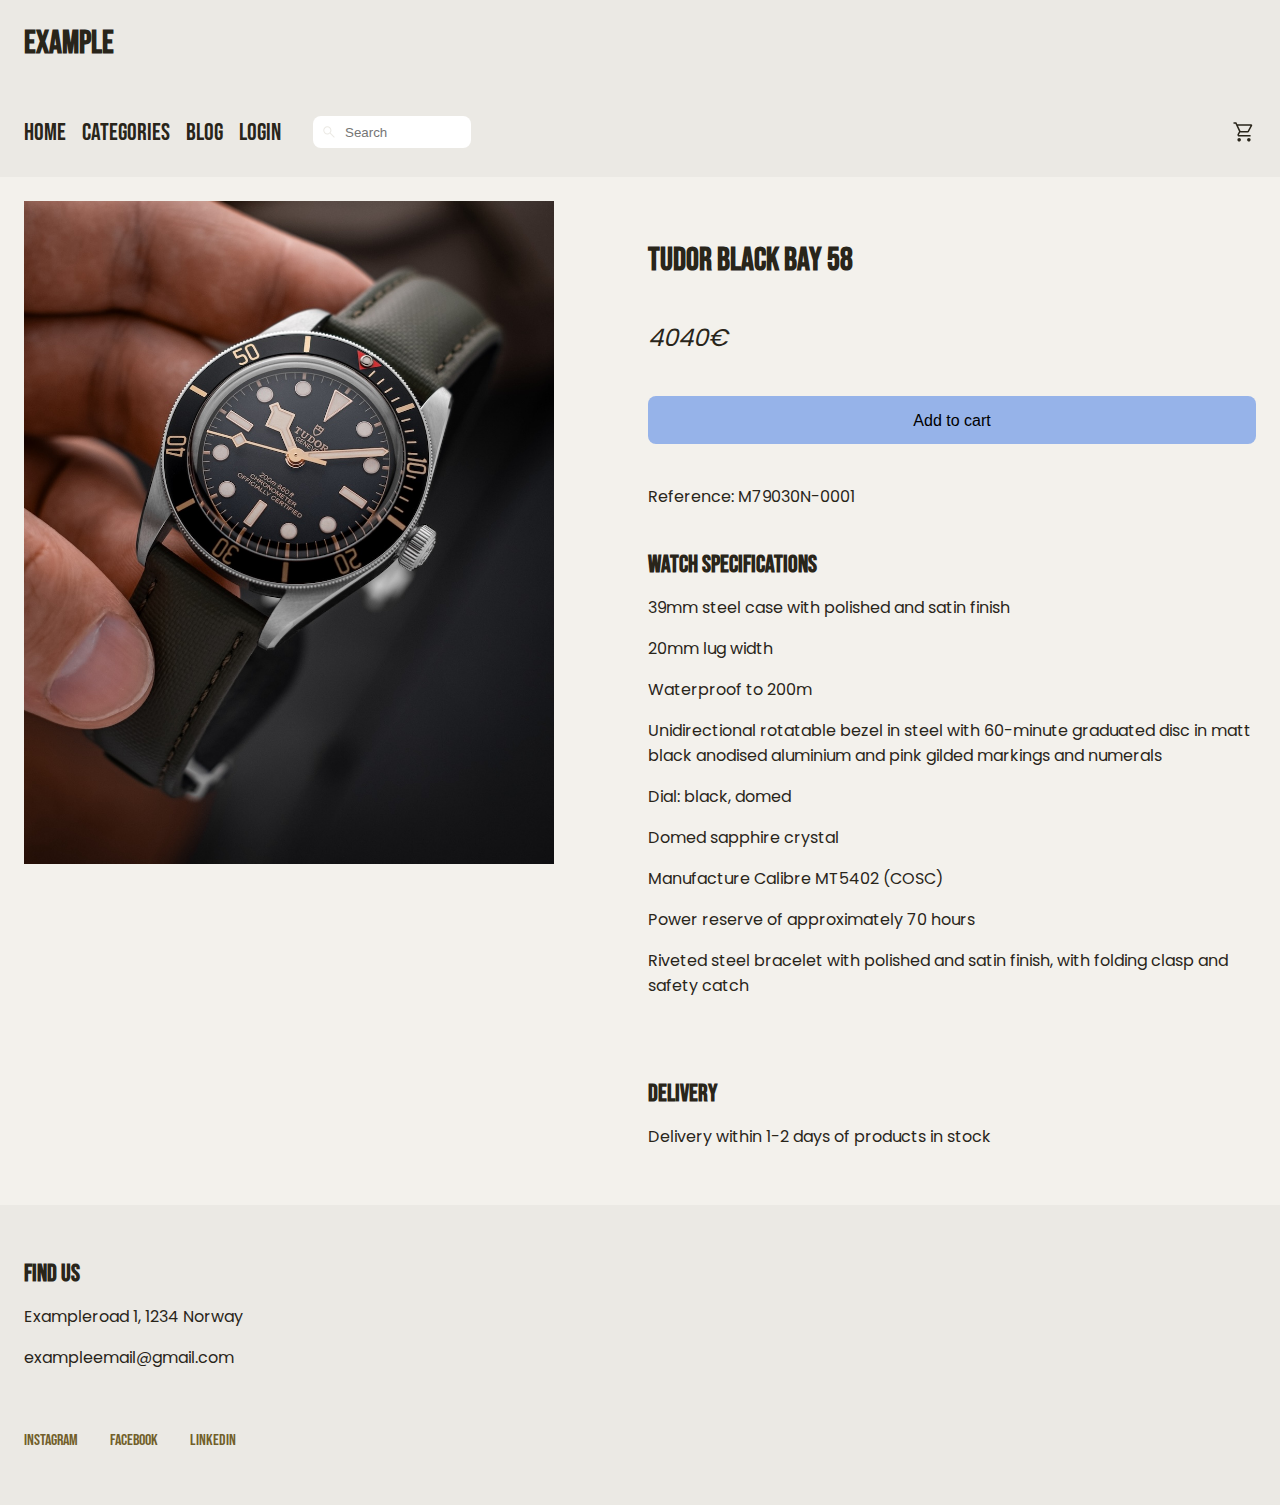
==== src/index.html @ 1e6c69a0 "add assignment to github" ====
<!DOCTYPE html>
<html lang="en">
<head>
    <meta charset="UTF-8">
    <meta name="viewport" content="width=device-width, initial-scale=1.0">
    <link rel="stylesheet" href="./css/reset.css"/>
    <link rel="stylesheet" href="./css/variables.css"/>
    <link rel="stylesheet" href="./css/style.css"/>
    <link rel="stylesheet" href="./css/navbar.css"/>
    <link rel="stylesheet" href="./css/index.css"/>
    <title>Document</title>
</head>
<body>
    <header>
        <h1><a href="./index.html">Example</a></h1>
    </header>
    <main>
        <nav class="navbar">
            <input type="checkbox" id="sidebar-active">
            <label 
                for="sidebar-active" 
                class="navbar__sidebar--open">
                <svg class="navbar__svg" xmlns="http://www.w3.org/2000/svg" height="24px" viewBox="0 -960 960 960" width="24px" fill="#29251A" alt="menu icon"><path d="M140-254.62v-59.99h680v59.99H140ZM140-450v-60h680v60H140Zm0-195.39v-59.99h680v59.99H140Z"/></svg>
            </label>
            <label 
                id="overlay" 
                for="sidebar-active">
            </label>
            <div class="links-container">
                <label 
                    for="sidebar-active" 
                    class="navbar__sidebar--close">
                    <svg class="navbar__svg" xmlns="http://www.w3.org/2000/svg" height="24px" viewBox="0 -960 960 960" width="24px" fill="#29251A" alt="close icon"><path d="M256-213.85 213.85-256l224-224-224-224L256-746.15l224 224 224-224L746.15-704l-224 224 224 224L704-213.85l-224-224-224 224Z"/></svg>
                </label>
                
                <a href="./index.html">Home</a>
                <a href="#">Categories</a>
                <a href="#">Blog</a>
                <a href="#">Login</a>
                <div class="links-container__search">
                    <svg class="links-container__search-icon" xmlns="http://www.w3.org/2000/svg" height="16px" viewBox="0 -960 960 960" width="16px" fill="#29251A"><path d="M781.69-136.92 530.46-388.16q-30 24.77-69 38.77-39 14-80.69 14-102.55 0-173.58-71.01-71.03-71.01-71.03-173.54 0-102.52 71.01-173.6 71.01-71.07 173.54-71.07 102.52 0 173.6 71.03 71.07 71.03 71.07 173.58 0 42.85-14.38 81.85-14.39 39-38.39 67.84l251.23 251.23-42.15 42.16ZM380.77-395.38q77.31 0 130.96-53.66 53.66-53.65 53.66-130.96t-53.66-130.96q-53.65-53.66-130.96-53.66t-130.96 53.66Q196.15-657.31 196.15-580t53.66 130.96q53.65 53.66 130.96 53.66Z"/></svg>
                    <input class="links-container__search-input" type="text" id="search" name="search" placeholder="Search"/>
                </div>
            </div>

            <!-- alt text?? -->
            <a class="navbar__icon" href="./pages/form.html">
                <svg class="navbar__svg" xmlns="http://www.w3.org/2000/svg" height="24px" viewBox="0 -960 960 960" width="24px" fill="#29251A" alt="cart icon"><path d="M286.15-97.69q-29.15 0-49.57-20.43-20.42-20.42-20.42-49.57 0-29.16 20.42-49.58 20.42-20.42 49.57-20.42 29.16 0 49.58 20.42 20.42 20.42 20.42 49.58 0 29.15-20.42 49.57-20.42 20.43-49.58 20.43Zm387.7 0q-29.16 0-49.58-20.43-20.42-20.42-20.42-49.57 0-29.16 20.42-49.58 20.42-20.42 49.58-20.42 29.15 0 49.57 20.42t20.42 49.58q0 29.15-20.42 49.57Q703-97.69 673.85-97.69ZM240.61-730 342-517.69h272.69q3.46 0 6.16-1.73 2.69-1.73 4.61-4.81l107.31-195q2.31-4.23.38-7.5-1.92-3.27-6.54-3.27h-486Zm-28.76-60h555.38q24.54 0 37.11 20.89 12.58 20.88 1.2 42.65L677.38-494.31q-9.84 17.31-26.03 26.96-16.2 9.66-35.5 9.66H324l-46.31 84.61q-3.08 4.62-.19 10 2.88 5.39 8.65 5.39h457.69v60H286.15q-40 0-60.11-34.5-20.12-34.5-1.42-68.89l57.07-102.61L136.16-810H60v-60h113.85l38 80ZM342-517.69h280-280Z"/></svg>
            </a>
        </nav>

        <section class="container">
            <div class="carousel">
                <div class="carousel__card">
                    <img class="carousel__card-img" src="./assets/images/img1.JPG" alt="Picture of Tudor Black Bay 58">
                </div>
                <div class="carousel__card">
                    <img class="carousel__card-img" src="./assets/images/img2.JPG" alt="Picture of Tudor Black Bay 58">
                </div>
                <div class="carousel__card">
                    <img class="carousel__card-img" src="./assets/images/img3.JPG" alt="Picture of Tudor Black Bay 58">
                </div>
                <div class="carousel__card">
                    <img class="carousel__card-img" src="./assets/images/img4.JPG" alt="Picture of Tudor Black Bay 58">
                </div>
                <div class="carousel__card">
                    <img class="carousel__card-img" src="./assets/images/img5.JPG" alt="Picture of Tudor Black Bay 58">
                </div>
            </div>
        
            <h2 class="container__heading">Tudor Black Bay 58</h2>
            <p class="container__price">4040€</p>
            <button class="container__button">Add to cart</button>
            <p class="container__reference">Reference: M79030N-0001</p>
            <ul class="container__list-specifications">
                <h2>Watch specifications</h2>
                    <li>39mm steel case with polished and satin finish</li>
                    <li>20mm lug width</li>
                    <li>Waterproof to 200m</li>
                    <li>Unidirectional rotatable bezel in steel with 60-minute graduated disc in matt black anodised aluminium and pink gilded markings and numerals</li>
                    <li>Dial: black, domed</li>
                    <li>Domed sapphire crystal</li>
                    <li>Manufacture Calibre MT5402 &#40;COSC&#41;</li>
                    <li>Power reserve of approximately 70 hours</li>
                    <li>Riveted steel bracelet with polished and satin finish, with folding clasp and safety catch</li>
            </ul>
            <ul class="container__list-delivery">
                <h2>Delivery</h2>
                    <li>Delivery within 1-2 days of products in stock</li>
            </ul>
        </section>
    </main>
    <footer>
        <section>
            <h2>Find us</h2>
                <address>
                    Exampleroad 1, 1234 Norway
                </address>
                <address>
                    exampleemail@gmail.com
                </address>
        </section>
        <section class="social">
            <a href="#">Instagram</a>
            <a href="#">Facebook</a>
            <a href="#">Linkedin</a>
        </section>
    </footer>
</body>
</html>
---- src/css/variables.css ----
:root {
    --primary-background-color: #EBE9E4;
    --secondary-background-color: #f3f1ec;

    --primary-color: #29251A;
    --secondary-color: #725F2B;

    --button-color: #96b3e9;
    --button-color-hover: #82a6e8;
    --button-color-active: #6d98e8;

    --space-x-small: 0.5rem;
    --space-small: 0.75rem;
    --space-medium: 1rem;
    --space-large: 1.5rem;
    --space-x-large: 2rem;
    --space-xx-large: 2.5rem;

    --border-radius: 0.5rem;

    --font-size-small: 0.75rem;
    --font-size-medium: 1rem;
    --font-size-large: 1.5rem;
    --font-size-x-large: 2rem;
}
---- src/css/style.css ----
@font-face {
    font-family: "BebasNeue-Regular";
    src: url(../assets/fonts/BebasNeue-Regular.ttf);
}
@font-face {
    font-family: "Poppins-Regular";
    src: url(../assets/fonts/Poppins-Regular.ttf);
}

body {
    width: 100%;
    min-width: 300px;
    height: auto;
    min-height: 100vh;
    font-family: "Poppins-Regular", sans-serif;
    font-size: var(--font-size-medium);
    background-color: var(--secondary-background-color);
    color: var(--primary-color);
}

header {
    width: 100%;
    height: auto;
    font-family: "BebasNeue-Regular", sans-serif;
    background-color: var(--primary-background-color);
    padding: var(--space-small);
}

header a {
    color: var(--primary-color);
}

header a:hover {
    color: var(--secondary-color);
}

footer {
    width: 100%;
    height: auto;
    min-height: 300px;
    background-color: var(--primary-background-color);
    color: var(--primary-color);
    padding: var(--space-small);
    display: flex;
    flex-direction: column;
    justify-content: space-around;
}

footer address {
    margin-top: var(--space-medium);
}

footer h2, a{
    font-family: "BebasNeue-Regular", sans-serif;
}

footer .social {
    display: flex;
    gap: 2rem;
}

footer a {
    color: var(--secondary-color);
}

footer a:hover {
    color: var(--primary-color);
}

@media screen and (min-width:768px){
    header {
        padding: var(--space-medium);
    }
    footer {
        padding: var(--space-medium);
    }
}

@media screen and (min-width:1024px){
    header {
        padding: var(--space-large);
    }
    footer {
        padding: var(--space-large);
    }
}
---- src/css/navbar.css ----
.navbar {
    width: 100%;
    height: auto;
    min-height: 6vh;
    font-family: "BebasNeue-Regular", sans-serif;
    background-color: var(--primary-background-color);
    display: flex;
    justify-content: flex-start;
    align-items: center;
    position: sticky;
    top: 0;
}

.navbar__icon {
    height: 100%;
    padding: 0 var(--space-small);
    display: flex;
    justify-content: flex-end;
    align-items: center;
}

.links-container {
    height: 100%;
    display: flex;
    flex-direction: column;
    align-items: flex-start;
    justify-content: flex-start;

    position: fixed;
    top: 0;
    left: -100%;
    z-index: 10;
    width: 200px;

    background-color: var(--primary-background-color);
    box-shadow: 1px 0 5px rgba(0, 0, 0, 0.2);
    transition: 0.5s ease-out;
}

.links-container__search {
    width: max-content;
    height: var(--space-x-large);
    display: flex;
    align-items: center;
    border-radius: var(--border-radius);
    padding: 0 var(--space-x-small);
    background-color: white;
    margin: var(--space-medium);
}

.links-container__search-input {
    color: var(--primary-color);
    margin: 0 var(--space-x-small);
    border: none;
    outline: none;
    background: transparent;
    width: 110px;
}

.links-container__search:focus-within {
    box-shadow: 0 0 2px var(--secondary-color);
} 

.links-container__search-icon {
    fill: var(--primary-background-color);
}

nav a {
    height: auto;
    width: 100%;
    padding: var(--space-medium);
    color: var(--primary-color);
}

nav a:hover {
    color: var(--secondary-color);
}

nav .navbar__svg:hover{
    fill: var(--secondary-color);
    cursor: pointer;
}

.navbar__sidebar--open,
.navbar__sidebar--close {
    padding: var(--space-small);
    display: flex;
    align-items: center;
    margin: 0;
}

#sidebar-active {
    display: none;
}

#sidebar-active:checked ~ .links-container {
    left: 0;
}

@media screen and (min-width: 768px) {
    .navbar {
        width: 100%;
    }
    
    .links-container {
        width: auto;
        flex-direction: row;
        align-items: center;
        justify-content: flex-start;
        gap: var(--space-medium);
        padding: 0 var(--space-medium);

        position: static;

        box-shadow: none;
        transition: none;
    }

    nav a {
        font-size: var(--font-size-large);
        padding: 0;
    }
    
    .navbar__sidebar--open,
    .navbar__sidebar--close {
        display: none;
    }
}

@media screen and (min-width: 1024px) {
    .navbar {
        min-height: 10vh;
    }

    .navbar__icon {
        padding: 0 var(--space-large);
    }

    .links-container {
        padding: 0 var(--space-large);
    }
}
---- src/css/index.css ----
.container {
    width: 100%;
    height: auto;
    display: grid;
    grid-template-columns: repeat(4, 1fr);
    background-color: var(--secondary-background-color);
    padding: var(--space-small);
    gap: var(--space-medium);
}

.carousel {
    grid-column: 1/5;
    grid-row: 1/2;
    margin-bottom: var(--space-x-large);
}

.container__heading {
    grid-column: 1/5;
    grid-row: 2/3;
    font-family: "BebasNeue-Regular", sans-serif;
    font-size: var(--font-size-x-large);
    margin-bottom: var(--space-small);
}

.container__price {
    grid-column: 1/5;
    grid-row: 3/4;
    font-size: var(--font-size-large);
    font-style: italic;
    margin-bottom: var(--space-small);
}

.container__button {
    grid-column: 1/5;
    grid-row: 4/5;
    height: 48px;
    background-color: var(--button-color);
    transition: all 0.2s ease;
    border: none;
    border-radius: var(--border-radius);
    padding: var(--space-medium);
    font-size: var(--font-size-medium);
    margin-bottom: var(--space-small);
}

.container__button:hover{
    background-color: var(--button-color-hover);
    cursor: pointer;
}

.container__button:active {
    background-color: var(--button-color-active);
}

.container__reference {
    grid-column: 1/5;
    grid-row: 5/6;
    margin-bottom: var(--space-x-large);
}

.container__list-specifications {
    grid-column: 1/5;
    grid-row: 6/7;
    margin-bottom: var(--space-x-large);
}

.container__list-specifications h2 {
    margin-bottom: var(--space-medium);
    font-family: "BebasNeue-Regular", sans-serif;
}

.container__list-specifications li {
    margin-bottom: var(--space-medium);
}

.container__list-delivery {
    grid-column: 1/5;
    grid-row: 7/8;
}

.container__list-delivery li {
    margin-bottom: var(--space-x-large);
}

.container__list-delivery h2 {
    margin-bottom: var(--space-medium);
    font-family: "BebasNeue-Regular", sans-serif;
}

/******* image scroll *******/

.carousel {
    display: flex;
    width: 100%;
    gap: 20px;
    overflow-x: scroll;
    scroll-snap-type: x mandatory;
}

.carousel__card {
    scroll-snap-align: center;
    flex-shrink: 0;
    width: 100%;
}

.carousel__card-img {
    width: 100%;
}

@media screen and (min-width:768px){
    .container {
        grid-template-columns: repeat(8, 1fr);
        padding: var(--space-medium);
    }

    .carousel {
        grid-column: 1/6;
        grid-row: 1/7;
        justify-self: left;
    }

    .container__heading {
        grid-column: 6/9;
        grid-row: 1/2;
        margin-top: var(--space-xx-large);
    }

    .container__price {
        grid-column: 6/9;
        grid-row: 2/3;
    }
    
    .container__button {
        grid-column: 6/9;
        grid-row: 3/4;
    }
    
    .container__reference {
        grid-column: 6/9;
        grid-row: 4/5;
    }
    
    .container__list-specifications {
        grid-column: 1/7;
        grid-row: 7/8;
    }
    
    .container__list-delivery {
        grid-column: 1/7;
        grid-row: 8/9;
    }
}

@media screen and (min-width:1024px){
    .container {
        grid-template-columns: repeat(16, 1fr);
        padding: var(--space-large);
    }

    .carousel {
        grid-column: 1/8;
    }

    .container__heading {
        grid-column: 9/17;
        margin-bottom: 0;
    }

    .container__price {
        grid-column: 9/17;
        margin: 0;
    }
    
    .container__button {
        grid-column: 9/17;
        margin: 0;
    }
    
    .container__reference {
        grid-column: 9/17;
        margin: 0;
    }
    
    .container__list-specifications {
        grid-column: 9/17;
        grid-row: 5/8;
        margin: 0;
    }

    .container__list-delivery {
        grid-column: 9/17;
        grid-row: 8/10;
    }
}

@media screen and (min-width:1440px){
    .carousel {
        grid-row: 1/6;
    }
    
    .container__list-specifications {
        grid-row: 5/6;
    }

    .container__list-delivery {
        grid-row: 6/7;
    }
}
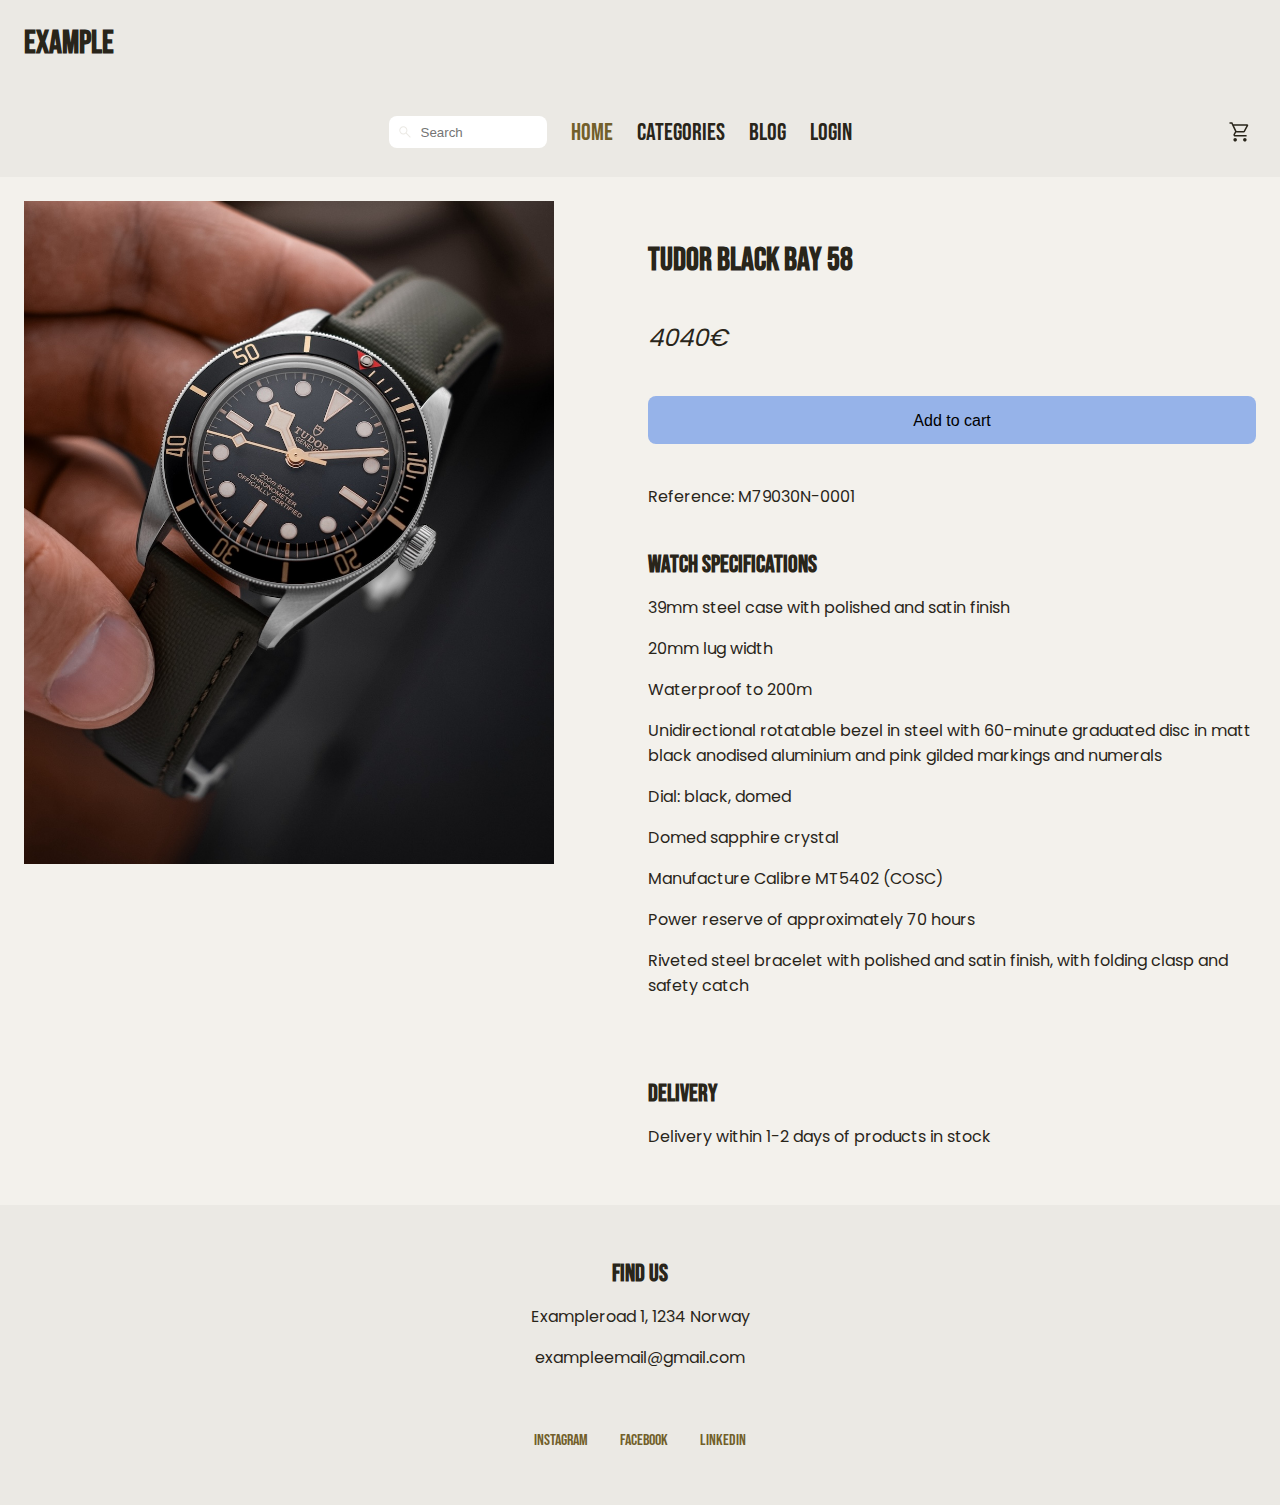
==== commit 182b6c24: "create new navbar, add comments" ====
--- a/src/index.html
+++ b/src/index.html
@@ -8,47 +8,41 @@
     <link rel="stylesheet" href="./css/style.css"/>
     <link rel="stylesheet" href="./css/navbar.css"/>
     <link rel="stylesheet" href="./css/index.css"/>
-    <title>Document</title>
+    <title>Home</title>
 </head>
 <body>
     <header>
+        <!-- heading -->
         <h1><a href="./index.html">Example</a></h1>
     </header>
     <main>
+        <!-- navbar -->
         <nav class="navbar">
-            <input type="checkbox" id="sidebar-active">
-            <label 
-                for="sidebar-active" 
-                class="navbar__sidebar--open">
-                <svg class="navbar__svg" xmlns="http://www.w3.org/2000/svg" height="24px" viewBox="0 -960 960 960" width="24px" fill="#29251A" alt="menu icon"><path d="M140-254.62v-59.99h680v59.99H140ZM140-450v-60h680v60H140Zm0-195.39v-59.99h680v59.99H140Z"/></svg>
-            </label>
-            <label 
-                id="overlay" 
-                for="sidebar-active">
-            </label>
-            <div class="links-container">
-                <label 
-                    for="sidebar-active" 
-                    class="navbar__sidebar--close">
-                    <svg class="navbar__svg" xmlns="http://www.w3.org/2000/svg" height="24px" viewBox="0 -960 960 960" width="24px" fill="#29251A" alt="close icon"><path d="M256-213.85 213.85-256l224-224-224-224L256-746.15l224 224 224-224L746.15-704l-224 224 224 224L704-213.85l-224-224-224 224Z"/></svg>
-                </label>
-                
-                <a href="./index.html">Home</a>
-                <a href="#">Categories</a>
-                <a href="#">Blog</a>
-                <a href="#">Login</a>
-                <div class="links-container__search">
-                    <svg class="links-container__search-icon" xmlns="http://www.w3.org/2000/svg" height="16px" viewBox="0 -960 960 960" width="16px" fill="#29251A"><path d="M781.69-136.92 530.46-388.16q-30 24.77-69 38.77-39 14-80.69 14-102.55 0-173.58-71.01-71.03-71.01-71.03-173.54 0-102.52 71.01-173.6 71.01-71.07 173.54-71.07 102.52 0 173.6 71.03 71.07 71.03 71.07 173.58 0 42.85-14.38 81.85-14.39 39-38.39 67.84l251.23 251.23-42.15 42.16ZM380.77-395.38q77.31 0 130.96-53.66 53.66-53.65 53.66-130.96t-53.66-130.96q-53.65-53.66-130.96-53.66t-130.96 53.66Q196.15-657.31 196.15-580t53.66 130.96q53.65 53.66 130.96 53.66Z"/></svg>
-                    <input class="links-container__search-input" type="text" id="search" name="search" placeholder="Search"/>
-                </div>
+            <!-- toggle -->
+            <div class="navbar__toggle-container">
+                <button class="navbar__toggle">
+                    <svg class="navbar__toggle-svg" xmlns="http://www.w3.org/2000/svg" height="24px" viewBox="0 -960 960 960" width="24px" fill="#29251A"><path d="M140-254.62v-59.99h680v59.99H140ZM140-450v-60h680v60H140Zm0-195.39v-59.99h680v59.99H140Z"/></svg>
+                </button>
             </div>
-
-            <!-- alt text?? -->
-            <a class="navbar__icon" href="./pages/form.html">
-                <svg class="navbar__svg" xmlns="http://www.w3.org/2000/svg" height="24px" viewBox="0 -960 960 960" width="24px" fill="#29251A" alt="cart icon"><path d="M286.15-97.69q-29.15 0-49.57-20.43-20.42-20.42-20.42-49.57 0-29.16 20.42-49.58 20.42-20.42 49.57-20.42 29.16 0 49.58 20.42 20.42 20.42 20.42 49.58 0 29.15-20.42 49.57-20.42 20.43-49.58 20.43Zm387.7 0q-29.16 0-49.58-20.43-20.42-20.42-20.42-49.57 0-29.16 20.42-49.58 20.42-20.42 49.58-20.42 29.15 0 49.57 20.42t20.42 49.58q0 29.15-20.42 49.57Q703-97.69 673.85-97.69ZM240.61-730 342-517.69h272.69q3.46 0 6.16-1.73 2.69-1.73 4.61-4.81l107.31-195q2.31-4.23.38-7.5-1.92-3.27-6.54-3.27h-486Zm-28.76-60h555.38q24.54 0 37.11 20.89 12.58 20.88 1.2 42.65L677.38-494.31q-9.84 17.31-26.03 26.96-16.2 9.66-35.5 9.66H324l-46.31 84.61q-3.08 4.62-.19 10 2.88 5.39 8.65 5.39h457.69v60H286.15q-40 0-60.11-34.5-20.12-34.5-1.42-68.89l57.07-102.61L136.16-810H60v-60h113.85l38 80ZM342-517.69h280-280Z"/></svg>
+            <!-- navbar links -->
+            <div class="navbar__links-container">
+                <ul class="navbar__links">
+                    <li class="navbar__search">
+                        <svg class="navbar__search-icon" xmlns="http://www.w3.org/2000/svg" height="16px" viewBox="0 -960 960 960" width="16px" fill="#29251A"><path d="M781.69-136.92 530.46-388.16q-30 24.77-69 38.77-39 14-80.69 14-102.55 0-173.58-71.01-71.03-71.01-71.03-173.54 0-102.52 71.01-173.6 71.01-71.07 173.54-71.07 102.52 0 173.6 71.03 71.07 71.03 71.07 173.58 0 42.85-14.38 81.85-14.39 39-38.39 67.84l251.23 251.23-42.15 42.16ZM380.77-395.38q77.31 0 130.96-53.66 53.66-53.65 53.66-130.96t-53.66-130.96q-53.65-53.66-130.96-53.66t-130.96 53.66Q196.15-657.31 196.15-580t53.66 130.96q53.65 53.66 130.96 53.66Z"/></svg>
+                        <input class="navbar__search-input"type="text" id="search" name="search" placeholder="Search"/>
+                    </li>
+                    <li class="navbar__link navbar__link--active"><a href="./index.html">Home</a></li>
+                    <li class="navbar__link"><a href="#">Categories</a></li>
+                    <li class="navbar__link"><a href="#">Blog</a></li>
+                    <li class="navbar__link"><a href="#">Login</a></li>
+                </ul>
+            </div>
+            <!-- navbar cart -->
+            <a class="navbar__cart" href="./pages/form.html">
+                <svg class="cart__svg" xmlns="http://www.w3.org/2000/svg" height="24px" viewBox="0 -960 960 960" width="24px" fill="#29251A"><path d="M286.15-97.69q-29.15 0-49.57-20.43-20.42-20.42-20.42-49.57 0-29.16 20.42-49.58 20.42-20.42 49.57-20.42 29.16 0 49.58 20.42 20.42 20.42 20.42 49.58 0 29.15-20.42 49.57-20.42 20.43-49.58 20.43Zm387.7 0q-29.16 0-49.58-20.43-20.42-20.42-20.42-49.57 0-29.16 20.42-49.58 20.42-20.42 49.58-20.42 29.15 0 49.57 20.42t20.42 49.58q0 29.15-20.42 49.57Q703-97.69 673.85-97.69ZM240.61-730 342-517.69h272.69q3.46 0 6.16-1.73 2.69-1.73 4.61-4.81l107.31-195q2.31-4.23.38-7.5-1.92-3.27-6.54-3.27h-486Zm-28.76-60h555.38q24.54 0 37.11 20.89 12.58 20.88 1.2 42.65L677.38-494.31q-9.84 17.31-26.03 26.96-16.2 9.66-35.5 9.66H324l-46.31 84.61q-3.08 4.62-.19 10 2.88 5.39 8.65 5.39h457.69v60H286.15q-40 0-60.11-34.5-20.12-34.5-1.42-68.89l57.07-102.61L136.16-810H60v-60h113.85l38 80ZM342-517.69h280-280Z"/></svg>
             </a>
-        </nav>
-
+        </nav>        
+        <!-- main content carousel -->
         <section class="container">
             <div class="carousel">
                 <div class="carousel__card">
@@ -67,7 +61,7 @@
                     <img class="carousel__card-img" src="./assets/images/img5.JPG" alt="Picture of Tudor Black Bay 58">
                 </div>
             </div>
-        
+            <!-- main content details -->
             <h2 class="container__heading">Tudor Black Bay 58</h2>
             <p class="container__price">4040€</p>
             <button class="container__button">Add to cart</button>
@@ -90,6 +84,7 @@
             </ul>
         </section>
     </main>
+    <!-- footer -->
     <footer>
         <section>
             <h2>Find us</h2>
@@ -106,5 +101,6 @@
             <a href="#">Linkedin</a>
         </section>
     </footer>
+    <script src="./js/app.js"></script>
 </body>
 </html>--- a/src/css/variables.css
+++ b/src/css/variables.css
@@ -1,4 +1,5 @@
 :root {
+    /* color */
     --primary-background-color: #EBE9E4;
     --secondary-background-color: #f3f1ec;
 
@@ -9,6 +10,7 @@
     --button-color-hover: #82a6e8;
     --button-color-active: #6d98e8;
 
+    /* spacing */
     --space-x-small: 0.5rem;
     --space-small: 0.75rem;
     --space-medium: 1rem;
@@ -16,8 +18,10 @@
     --space-x-large: 2rem;
     --space-xx-large: 2.5rem;
 
+    /* border radius */
     --border-radius: 0.5rem;
 
+    /* font size */
     --font-size-small: 0.75rem;
     --font-size-medium: 1rem;
     --font-size-large: 1.5rem;
--- a/src/css/style.css
+++ b/src/css/style.css
@@ -7,6 +7,7 @@
     src: url(../assets/fonts/Poppins-Regular.ttf);
 }
 
+/* mobile */
 body {
     width: 100%;
     min-width: 300px;
@@ -18,6 +19,7 @@
     color: var(--primary-color);
 }
 
+/* header */
 header {
     width: 100%;
     height: auto;
@@ -34,6 +36,7 @@
     color: var(--secondary-color);
 }
 
+/* footer */
 footer {
     width: 100%;
     height: auto;
@@ -67,19 +70,25 @@
     color: var(--primary-color);
 }
 
+/* tablet */
 @media screen and (min-width:768px){
     header {
         padding: var(--space-medium);
     }
+    
     footer {
         padding: var(--space-medium);
+        align-items: center;
+        text-align: center;
     }
 }
 
+/* desktop */
 @media screen and (min-width:1024px){
     header {
         padding: var(--space-large);
     }
+
     footer {
         padding: var(--space-large);
     }
--- a/src/css/navbar.css
+++ b/src/css/navbar.css
@@ -1,43 +1,78 @@
 .navbar {
     width: 100%;
-    height: auto;
-    min-height: 6vh;
+    height: 6vh;
     font-family: "BebasNeue-Regular", sans-serif;
+    font-size: var(--font-size-large);
     background-color: var(--primary-background-color);
+    padding: var(--space-medium) var(--space-small);
+    color: var(--primary-color);
     display: flex;
-    justify-content: flex-start;
+    justify-content: space-between;
     align-items: center;
     position: sticky;
     top: 0;
 }
 
-.navbar__icon {
-    height: 100%;
-    padding: 0 var(--space-small);
+/* toggle */
+.navbar__toggle-container {
     display: flex;
-    justify-content: flex-end;
+    justify-content: center;
     align-items: center;
 }
 
-.links-container {
-    height: 100%;
-    display: flex;
-    flex-direction: column;
-    align-items: flex-start;
-    justify-content: flex-start;
-
-    position: fixed;
-    top: 0;
-    left: -100%;
-    z-index: 10;
-    width: 200px;
-
-    background-color: var(--primary-background-color);
-    box-shadow: 1px 0 5px rgba(0, 0, 0, 0.2);
-    transition: 0.5s ease-out;
+.navbar__toggle {
+    background-color: transparent;
+    border: none;
+    z-index: 1;
 }
 
-.links-container__search {
+.navbar__toggle-svg {
+    visibility: visible;
+    cursor: pointer;
+}
+
+.navbar__toggle-svg:hover {
+    fill: var(--secondary-color);
+}
+
+/* links */
+.navbar__links {
+    position: absolute;
+    top: 6vh;
+    left: -1000px;
+    width: 50%;
+    height: 100vh;
+    flex-direction: column;
+    transition: 0.5s;
+    display: flex;
+    justify-content: start;
+    align-items: flex-start; 
+    padding: var(--space-small);
+    background-color: var(--primary-background-color);
+}
+
+.navbar__links--active {
+    left: 0;
+}
+
+.navbar__links a {
+    color: var(--primary-color);
+}
+
+.navbar__links a:hover {
+    color: var(--secondary-color);
+}
+
+.navbar__link {
+    margin-bottom: var(--space-medium);
+}
+
+.navbar__link--active a {
+    color: var(--secondary-color);
+}
+
+/* search */
+.navbar__search {
     width: max-content;
     height: var(--space-x-large);
     display: flex;
@@ -45,10 +80,10 @@
     border-radius: var(--border-radius);
     padding: 0 var(--space-x-small);
     background-color: white;
-    margin: var(--space-medium);
+    margin-bottom: var(--space-medium);
 }
 
-.links-container__search-input {
+.navbar__search-input {
     color: var(--primary-color);
     margin: 0 var(--space-x-small);
     border: none;
@@ -57,63 +92,30 @@
     width: 110px;
 }
 
-.links-container__search:focus-within {
+.navbar__search:focus-within {
     box-shadow: 0 0 2px var(--secondary-color);
 } 
 
-.links-container__search-icon {
+.navbar__search-icon {
     fill: var(--primary-background-color);
 }
 
-nav a {
-    height: auto;
-    width: 100%;
-    padding: var(--space-medium);
-    color: var(--primary-color);
+/* cart */
+.navbar__cart {
+    height: 100%;
+    display: flex;
+    justify-content: flex-end;
+    align-items: center;
 }
 
-nav a:hover {
-    color: var(--secondary-color);
-}
-
-nav .navbar__svg:hover{
+nav .cart__svg:hover{
     fill: var(--secondary-color);
     cursor: pointer;
 }
 
-.navbar__sidebar--open,
-.navbar__sidebar--close {
-    padding: var(--space-small);
-    display: flex;
-    align-items: center;
-    margin: 0;
-}
-
-#sidebar-active {
-    display: none;
-}
-
-#sidebar-active:checked ~ .links-container {
-    left: 0;
-}
-
 @media screen and (min-width: 768px) {
     .navbar {
-        width: 100%;
-    }
-    
-    .links-container {
-        width: auto;
-        flex-direction: row;
-        align-items: center;
-        justify-content: flex-start;
-        gap: var(--space-medium);
-        padding: 0 var(--space-medium);
-
-        position: static;
-
-        box-shadow: none;
-        transition: none;
+        height: 10vh;
     }
 
     nav a {
@@ -121,22 +123,44 @@
         padding: 0;
     }
     
-    .navbar__sidebar--open,
-    .navbar__sidebar--close {
+    .navbar__toggle-svg {
         display: none;
+    }
+
+    .navbar__links-container {
+        height: 100%;
+        display: flex;
+        align-items: center;
+        justify-content: center;
+    }
+
+    .navbar__links {
+        height: 100%;
+        width: 100%;
+        position: static;
+        display: flex;
+        flex-direction: row;
+        justify-content: center;
+        align-items: center;
+        gap: var(--space-large);
+        transition: 0s;
+    }
+    
+    .navbar__link {
+        margin-bottom: 0;
+    }
+
+    .navbar__search {
+        margin-bottom: 0;
     }
 }
 
 @media screen and (min-width: 1024px) {
-    .navbar {
-        min-height: 10vh;
-    }
-
-    .navbar__icon {
+    .navbar__links-container {
         padding: 0 var(--space-large);
     }
 
-    .links-container {
-        padding: 0 var(--space-large);
+    .navbar__cart {
+        padding-right: var(--space-medium);
     }
 }--- a/src/css/index.css
+++ b/src/css/index.css
@@ -1,3 +1,4 @@
+/* mobile */
 .container {
     width: 100%;
     height: auto;
@@ -87,8 +88,7 @@
     font-family: "BebasNeue-Regular", sans-serif;
 }
 
-/******* image scroll *******/
-
+/* image scroll */
 .carousel {
     display: flex;
     width: 100%;
@@ -107,6 +107,7 @@
     width: 100%;
 }
 
+/* tablet */
 @media screen and (min-width:768px){
     .container {
         grid-template-columns: repeat(8, 1fr);
@@ -151,6 +152,7 @@
     }
 }
 
+/* desktop small */
 @media screen and (min-width:1024px){
     .container {
         grid-template-columns: repeat(16, 1fr);
@@ -193,6 +195,7 @@
     }
 }
 
+/* desktop large */
 @media screen and (min-width:1440px){
     .carousel {
         grid-row: 1/6;
